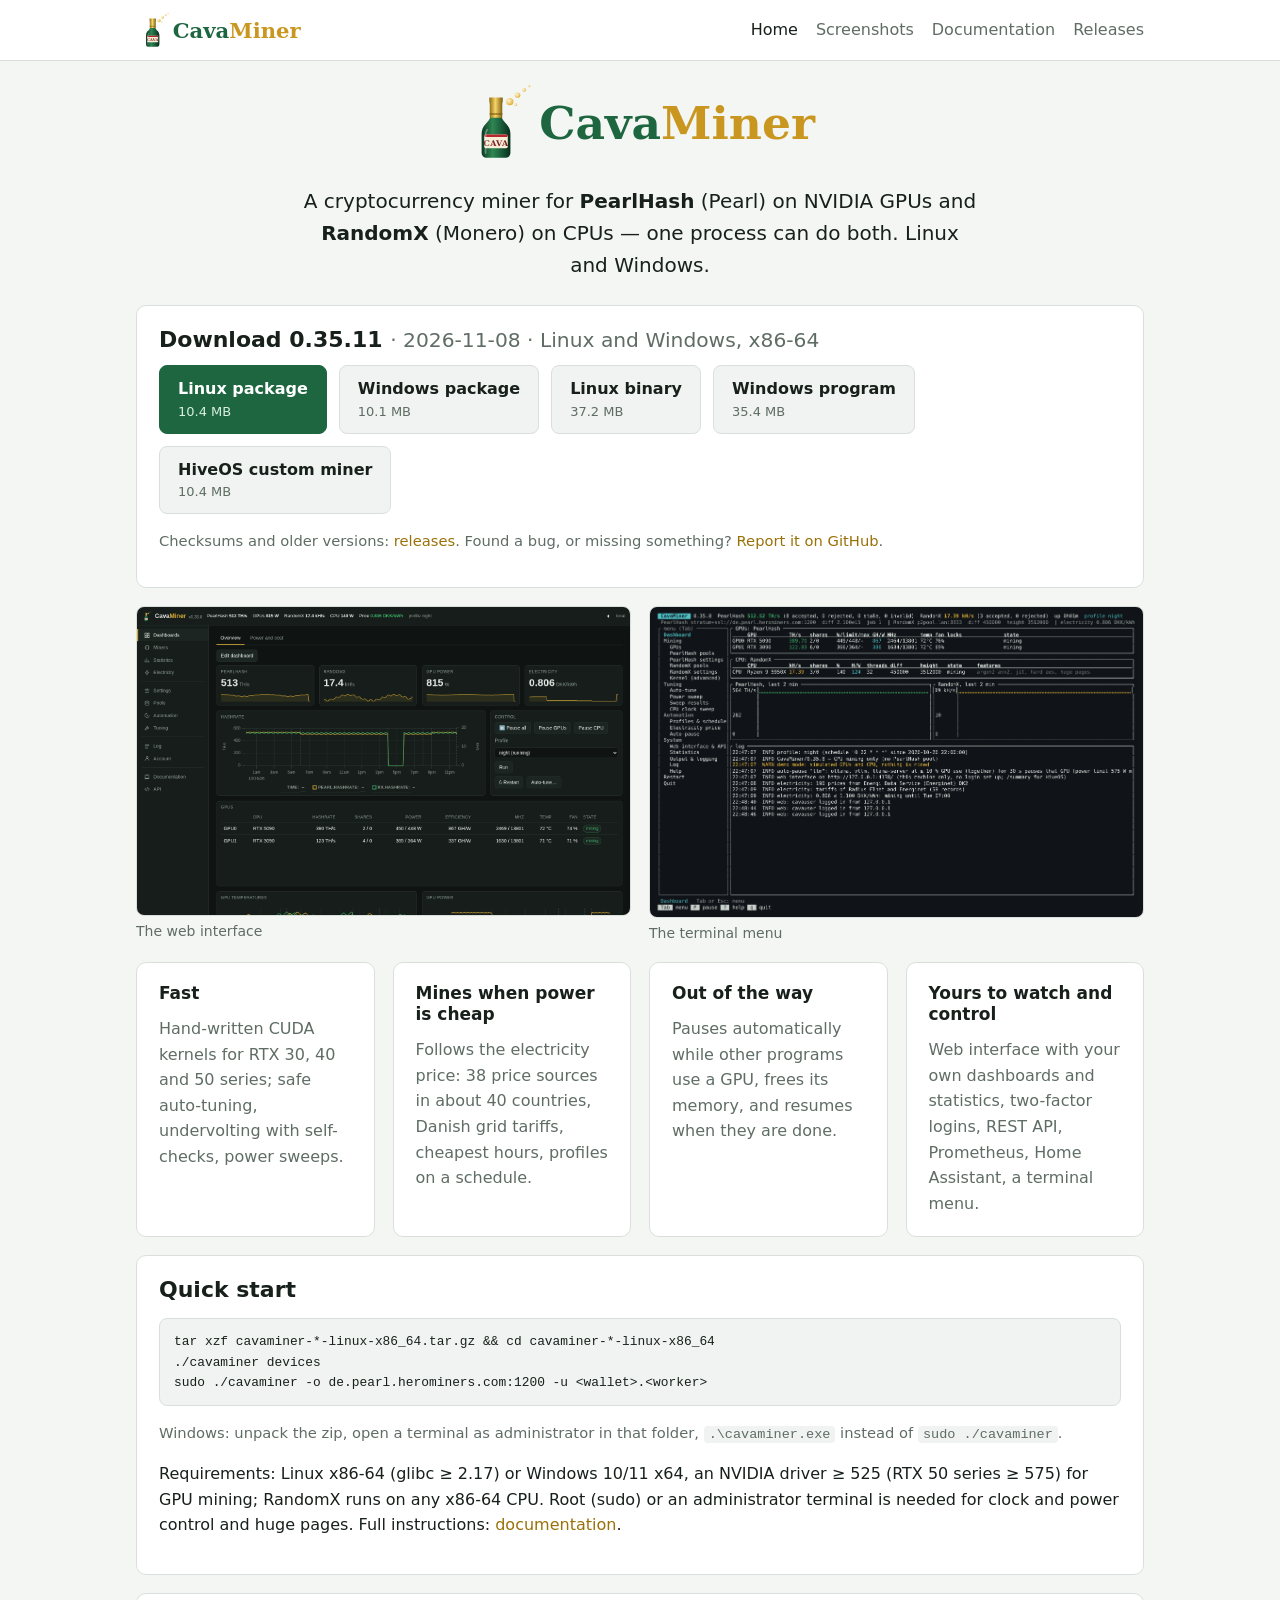
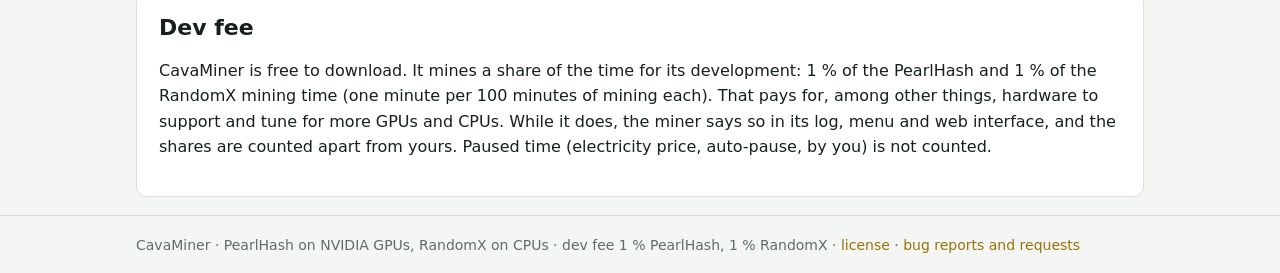
==== index.html @ 342d8576 "Website for CavaMiner 0.35.11 Co-Authored-By: Claude Opus 5.5 <noreply@anthropic.com>" ====
<!doctype html>
<html lang="en">
<head>
<meta charset="utf-8">
<meta name="viewport" content="width=device-width, initial-scale=1">
<title>CavaMiner — PearlHash and RandomX miner</title>
<meta name="description" content="CavaMiner: a PearlHash (Pearl) GPU and RandomX (Monero) CPU miner for Linux and Windows.">
<link rel="icon" href="favicon.svg" type="image/svg+xml">
<link rel="stylesheet" href="style.css">
</head>
<body>
<header><div class="wrap"><a class="brand" href="./"><img src="logo.svg" alt="CavaMiner" height="40"></a><nav><a href="./" class=on>Home</a><a href="screenshots.html">Screenshots</a><a href="docs.html">Documentation</a><a href="releases.html">Releases</a></nav></div></header>
<main class="wrap">
<section class="hero">
<img src="logo.svg" alt="CavaMiner" width="360">
<p class="lead">A cryptocurrency miner for <b>PearlHash</b> (Pearl) on NVIDIA GPUs and <b>RandomX</b> (Monero) on CPUs — one process can do both. Linux and Windows.</p>
</section>
<section class="card" id="download">
<h2>Download 0.35.11 <span class="muted">· 2026-11-08 · Linux and Windows, x86-64</span></h2>
<div class="buttons"><a class="btn primary" href="https://github.com/cavalius/cavaminer/releases/download/v0.35.11/cavaminer-0.35.11-linux-x86_64.tar.gz">Linux package<span>10.4 MB</span></a><a class="btn" href="https://github.com/cavalius/cavaminer/releases/download/v0.35.11/cavaminer-0.35.11-windows-x86_64.zip">Windows package<span>10.1 MB</span></a><a class="btn" href="https://github.com/cavalius/cavaminer/releases/download/v0.35.11/cavaminer-0.35.11-linux-x86_64">Linux binary<span>37.2 MB</span></a><a class="btn" href="https://github.com/cavalius/cavaminer/releases/download/v0.35.11/cavaminer-0.35.11-windows-x86_64.exe">Windows program<span>35.4 MB</span></a><a class="btn" href="https://github.com/cavalius/cavaminer/releases/download/v0.35.11/cavaminer-0.35.11.tar.gz">HiveOS custom miner<span>10.4 MB</span></a></div>
<p class="muted">Checksums and older versions: <a href="releases.html">releases</a>. Found a bug, or missing something? <a href="https://github.com/cavalius/cavaminer/issues">Report it on GitHub</a>.</p>
</section>
<section class="shots-home"><a href="screenshots.html#web-dashboard"><figure><img src="screenshots/web-dashboard.png" alt="The web interface" loading="lazy"><figcaption>The web interface</figcaption></figure></a><a href="screenshots.html#tui-dashboard"><figure><img src="screenshots/tui-dashboard.png" alt="The terminal menu" loading="lazy"><figcaption>The terminal menu</figcaption></figure></a></section>
<section class="grid">
<div class="card"><h3>Fast</h3><p>Hand-written CUDA kernels for RTX 30, 40 and 50 series; safe auto-tuning, undervolting with self-checks, power sweeps.</p></div>
<div class="card"><h3>Mines when power is cheap</h3><p>Follows the electricity price: 38 price sources in about 40 countries, Danish grid tariffs, cheapest hours, profiles on a schedule.</p></div>
<div class="card"><h3>Out of the way</h3><p>Pauses automatically while other programs use a GPU, frees its memory, and resumes when they are done.</p></div>
<div class="card"><h3>Yours to watch and control</h3><p>Web interface with your own dashboards and statistics, two-factor logins, REST API, Prometheus, Home Assistant, a terminal menu.</p></div>
</section>
<section class="card">
<h2>Quick start</h2>
<pre><code>tar xzf cavaminer-*-linux-x86_64.tar.gz &amp;&amp; cd cavaminer-*-linux-x86_64
./cavaminer devices
sudo ./cavaminer -o de.pearl.herominers.com:1200 -u &lt;wallet&gt;.&lt;worker&gt;</code></pre>
<p class="muted">Windows: unpack the zip, open a terminal as administrator in that folder, <code>.\cavaminer.exe</code> instead of <code>sudo ./cavaminer</code>.</p>
<p>Requirements: Linux x86-64 (glibc ≥ 2.17) or Windows 10/11 x64, an NVIDIA driver ≥ 525 (RTX 50 series ≥ 575) for GPU mining; RandomX runs on any x86-64 CPU. Root (sudo) or an administrator terminal is needed for clock and power control and huge pages. Full instructions: <a href="docs.html">documentation</a>.</p>
</section>
<section class="card" id="devfee">
<h2>Dev fee</h2>
<p>CavaMiner is free to download. It mines a share of the time for its development: 1 % of the PearlHash and 1 % of the RandomX mining time (one minute per 100 minutes of mining each). That pays for, among other things, hardware to support and tune for more GPUs and CPUs. While it does, the miner says so in its log, menu and web interface, and the shares are counted apart from yours. Paused time (electricity price, auto-pause, by you) is not counted.</p>
</section>
</main>
<footer><div class="wrap">CavaMiner · PearlHash on NVIDIA GPUs, RandomX on CPUs · dev fee 1 % PearlHash, 1 % RandomX · <a href="license.html">license</a> · <a href="https://github.com/cavalius/cavaminer/issues">bug reports and requests</a></div></footer>
</body>
</html>
---- style.css ----
:root {
  --bg: #0f1412; --panel: #161d1a; --panel2: #1c2521; --line: #26302b;
  --text: #e4ebe7; --muted: #8d9a93; --accent: #2f8653; --accent2: #e2b23a;
  --radius: 10px;
  color-scheme: dark;
}
@media (prefers-color-scheme: light) {
  :root {
    --bg: #f4f6f4; --panel: #ffffff; --panel2: #f0f3f1; --line: #d9e0db;
    --text: #17201b; --muted: #5f6d65; --accent: #1d6640; --accent2: #9a7108;
    color-scheme: light;
  }
}
* { box-sizing: border-box; }
html { -webkit-text-size-adjust: 100%; }
body { margin: 0; background: var(--bg); color: var(--text); font: 16px/1.6 system-ui, -apple-system, "Segoe UI", sans-serif; }
a { color: var(--accent2); text-decoration: none; }
a:hover { text-decoration: underline; }
.wrap { max-width: 1040px; margin: 0 auto; padding: 0 16px; }
header { background: var(--panel); border-bottom: 1px solid var(--line); position: sticky; top: 0; z-index: 5; }
header .wrap { display: flex; align-items: center; gap: 24px; min-height: 60px; flex-wrap: wrap; }
.brand img { display: block; }
nav { display: flex; gap: 18px; margin-left: auto; }
nav a { color: var(--muted); font-weight: 500; }
nav a.on, nav a:hover { color: var(--text); text-decoration: none; }
main { padding: 28px 16px 48px; }
footer { border-top: 1px solid var(--line); color: var(--muted); font-size: 14px; padding: 18px 0; }
h1, h2, h3 { line-height: 1.25; margin: 0 0 12px; }
h1 { font-size: 30px; }
h2 { font-size: 22px; }
h3 { font-size: 17px; }
.muted { color: var(--muted); font-weight: 400; font-size: 0.92em; }
.card { background: var(--panel); border: 1px solid var(--line); border-radius: var(--radius); padding: 20px 22px; margin: 0 0 18px; }
.hero { text-align: center; padding: 18px 0 24px; }
.hero img { max-width: 100%; height: auto; }
.lead { font-size: 20px; max-width: 680px; margin: 12px auto 0; }
.grid { display: grid; grid-template-columns: repeat(auto-fit, minmax(230px, 1fr)); gap: 18px; margin-bottom: 18px; }
.grid .card { margin: 0; }
.grid p { margin: 0; color: var(--muted); }
.buttons { display: flex; flex-wrap: wrap; gap: 12px; margin: 6px 0 12px; }
.btn { display: inline-flex; flex-direction: column; padding: 10px 18px; border-radius: 8px; border: 1px solid var(--line); background: var(--panel2); color: var(--text); font-weight: 600; }
.btn span { font-weight: 400; font-size: 13px; color: var(--muted); }
.btn.primary { background: var(--accent); border-color: var(--accent); color: #fff; }
.btn.primary span { color: #d8efe1; }
.btn:hover { text-decoration: none; filter: brightness(1.1); }
pre { background: var(--panel2); border: 1px solid var(--line); border-radius: 8px; padding: 12px 14px; overflow-x: auto; font-size: 14px; line-height: 1.45; }
code { font-family: ui-monospace, "JetBrains Mono", Menlo, Consolas, monospace; font-size: 0.92em; }
:not(pre) > code { background: var(--panel2); padding: 1px 5px; border-radius: 4px; }
table { border-collapse: collapse; width: 100%; font-size: 15px; }
th, td { text-align: left; padding: 7px 10px; border-bottom: 1px solid var(--line); vertical-align: top; }
th { color: var(--muted); font-weight: 600; font-size: 13px; text-transform: uppercase; letter-spacing: .03em; }
.num { text-align: right; white-space: nowrap; }
.assets { margin-top: 10px; }
.sha { font-size: 12px; word-break: break-all; color: var(--muted); }
.doc { overflow-wrap: anywhere; }
.doc img { max-width: 100%; height: auto; }
.doc table { display: block; overflow-x: auto; }
.doc h2 { margin-top: 28px; padding-top: 8px; border-top: 1px solid var(--line); }
.doc h3 { margin-top: 22px; }
@media (max-width: 640px) {
  nav { margin-left: 0; width: 100%; padding-bottom: 8px; }
  .lead { font-size: 18px; }
  .assets th:nth-child(3), .assets td:nth-child(3) { display: none; }
}
.license { white-space: pre-wrap; background: none; border: 0; padding: 0; font-size: 14px; }

.shots-home { display: grid; grid-template-columns: repeat(auto-fit, minmax(300px, 1fr)); gap: 18px; margin-bottom: 18px; }
.shots-home a { color: inherit; text-decoration: none; }
figure { margin: 0; }
figure img { width: 100%; height: auto; display: block; border: 1px solid var(--line); border-radius: 8px; background: var(--panel2); }
figcaption { color: var(--muted); font-size: 14px; margin-top: 6px; line-height: 1.4; }
.gallery { display: grid; grid-template-columns: repeat(auto-fill, minmax(300px, 1fr)); gap: 18px 16px; margin-top: 14px; }
.gallery figure:target img { outline: 2px solid var(--accent2); }

/* The screenshot viewer (viewer.js). A tall picture (.tall) keeps its
   width and scrolls in .v-scroll; the arrows and the caption stay put. */
#viewer { width: 100vw; height: 100vh; max-width: none; max-height: none; margin: 0; padding: 0; border: 0; background: #070a09; color: #e4ebe7; }
#viewer[open] { display: flex; flex-direction: column; }
#viewer::backdrop { background: #070a09; }
#viewer button { background: rgba(255, 255, 255, 0.08); color: #e4ebe7; border: 1px solid rgba(255, 255, 255, 0.16); border-radius: 8px; cursor: pointer; font: inherit; }
#viewer button:hover { background: rgba(255, 255, 255, 0.18); }
html.viewing { overflow: hidden; }
.v-bar { display: flex; align-items: center; justify-content: space-between; padding: 10px 16px; font-size: 14px; color: #a9b5ae; }
.v-bar button { width: 40px; height: 40px; font-size: 18px; }
.v-stage { flex: 1; min-height: 0; display: flex; align-items: center; gap: 12px; padding: 0 16px; }
.v-stage > button { flex: none; width: 48px; height: 72px; font-size: 34px; line-height: 1; }
.v-scroll { flex: 1; min-width: 0; height: 100%; display: flex; align-items: center; justify-content: center; overflow: hidden; }
.v-scroll img { display: block; max-width: 100%; max-height: 100%; object-fit: contain; }
#viewer.tall .v-scroll { display: block; overflow-y: auto; overscroll-behavior: contain; }
.v-scroll:focus { outline: none; }
#viewer.tall .v-scroll img { max-height: none; height: auto; margin: 0 auto; }
.v-text { flex: none; margin: 0 auto; padding: 12px 16px 18px; max-width: 900px; text-align: center; line-height: 1.45; }
.v-group { display: block; font-size: 12px; text-transform: uppercase; letter-spacing: .05em; color: #a9b5ae; margin-bottom: 2px; }
.v-cap { font-size: 16px; }
@media (max-width: 640px) {
  .v-stage { gap: 0; padding: 0 4px; position: relative; }
  .v-stage > button { position: absolute; z-index: 1; top: 50%; transform: translateY(-50%); width: 36px; height: 56px; font-size: 26px; background: rgba(0, 0, 0, 0.55); }
  .v-prev { left: 6px; }
  .v-next { right: 6px; }
}
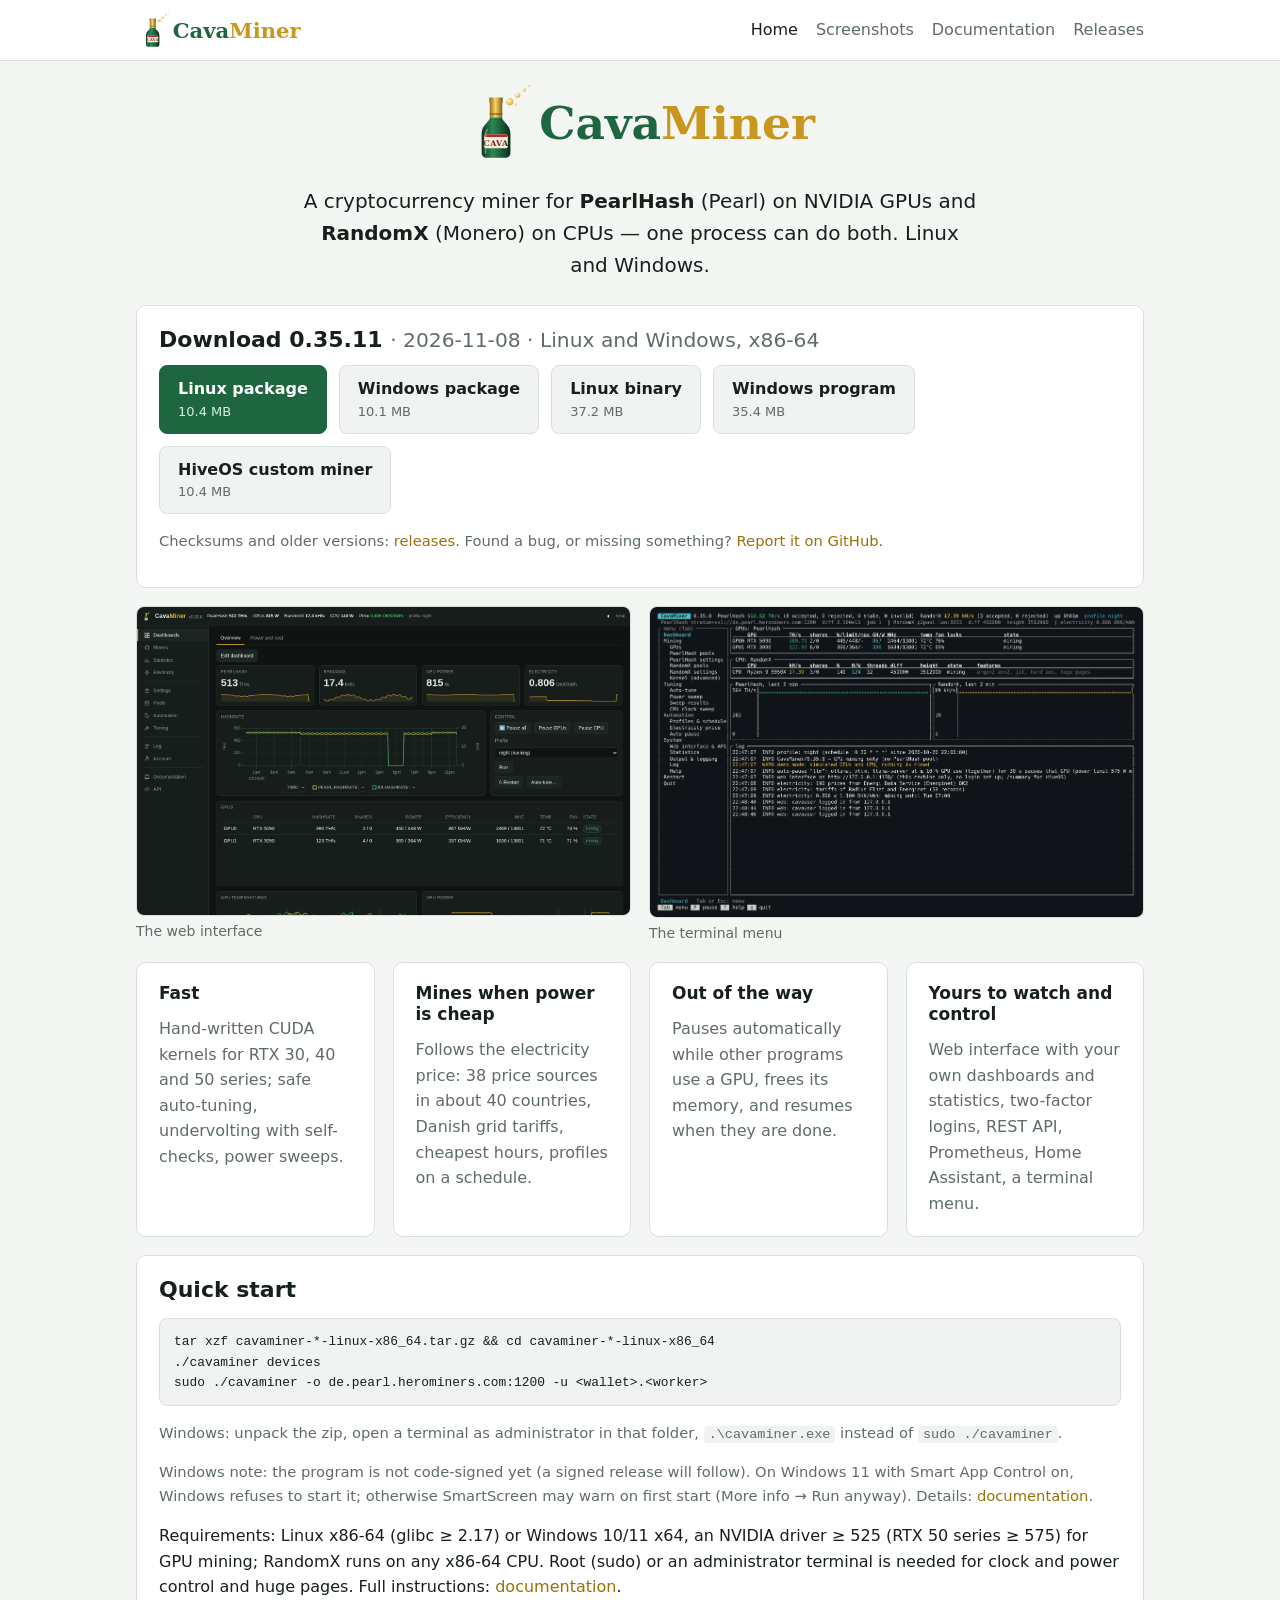
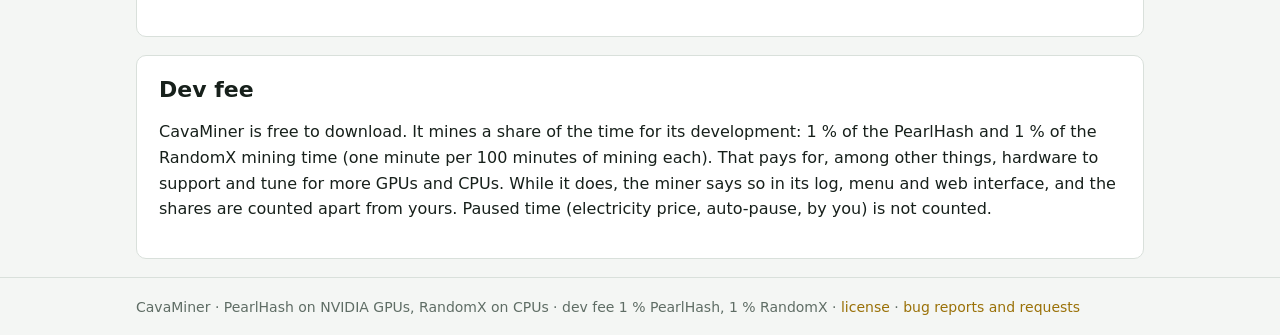
==== commit 29bf0ee3: "Website: the Windows program is not code-signed yet (Smart App Control, SmartScreen); a signed relea" ====
--- a/index.html
+++ b/index.html
@@ -33,6 +33,7 @@
 ./cavaminer devices
 sudo ./cavaminer -o de.pearl.herominers.com:1200 -u &lt;wallet&gt;.&lt;worker&gt;</code></pre>
 <p class="muted">Windows: unpack the zip, open a terminal as administrator in that folder, <code>.\cavaminer.exe</code> instead of <code>sudo ./cavaminer</code>.</p>
+<p class="muted">Windows note: the program is not code-signed yet (a signed release will follow). On Windows 11 with Smart App Control on, Windows refuses to start it; otherwise SmartScreen may warn on first start (More info → Run anyway). Details: <a href="docs.html#windows">documentation</a>.</p>
 <p>Requirements: Linux x86-64 (glibc ≥ 2.17) or Windows 10/11 x64, an NVIDIA driver ≥ 525 (RTX 50 series ≥ 575) for GPU mining; RandomX runs on any x86-64 CPU. Root (sudo) or an administrator terminal is needed for clock and power control and huge pages. Full instructions: <a href="docs.html">documentation</a>.</p>
 </section>
 <section class="card" id="devfee">
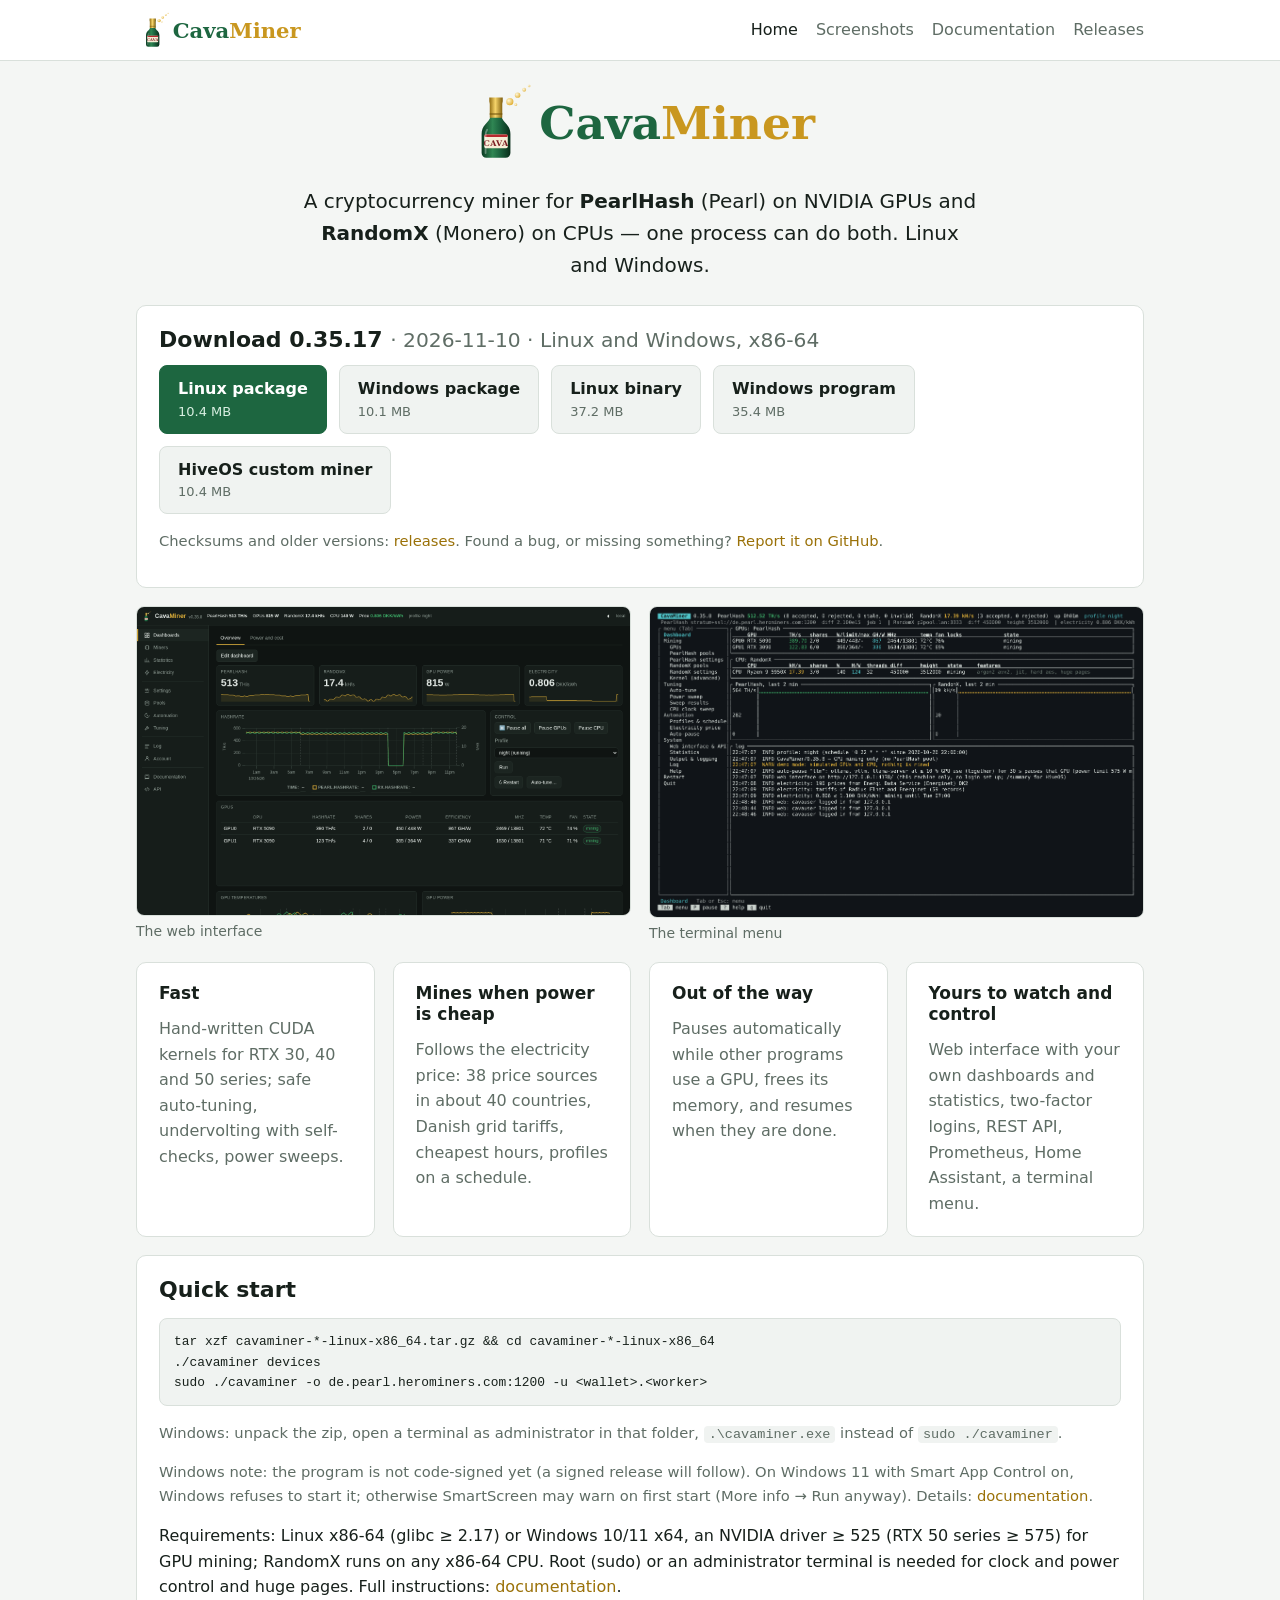
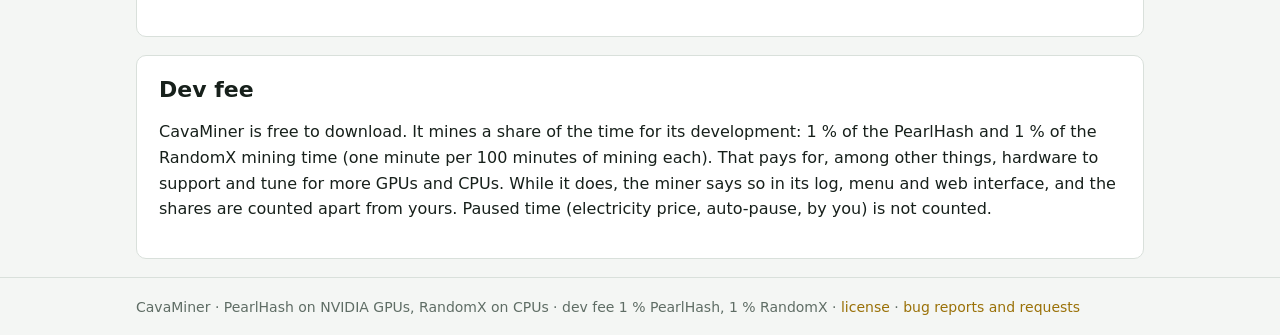
==== commit 29cde6f9: "Release 0.35.17; 0.35.11 removed" ====
--- a/index.html
+++ b/index.html
@@ -16,8 +16,8 @@
 <p class="lead">A cryptocurrency miner for <b>PearlHash</b> (Pearl) on NVIDIA GPUs and <b>RandomX</b> (Monero) on CPUs — one process can do both. Linux and Windows.</p>
 </section>
 <section class="card" id="download">
-<h2>Download 0.35.11 <span class="muted">· 2026-11-08 · Linux and Windows, x86-64</span></h2>
-<div class="buttons"><a class="btn primary" href="https://github.com/cavalius/cavaminer/releases/download/v0.35.11/cavaminer-0.35.11-linux-x86_64.tar.gz">Linux package<span>10.4 MB</span></a><a class="btn" href="https://github.com/cavalius/cavaminer/releases/download/v0.35.11/cavaminer-0.35.11-windows-x86_64.zip">Windows package<span>10.1 MB</span></a><a class="btn" href="https://github.com/cavalius/cavaminer/releases/download/v0.35.11/cavaminer-0.35.11-linux-x86_64">Linux binary<span>37.2 MB</span></a><a class="btn" href="https://github.com/cavalius/cavaminer/releases/download/v0.35.11/cavaminer-0.35.11-windows-x86_64.exe">Windows program<span>35.4 MB</span></a><a class="btn" href="https://github.com/cavalius/cavaminer/releases/download/v0.35.11/cavaminer-0.35.11.tar.gz">HiveOS custom miner<span>10.4 MB</span></a></div>
+<h2>Download 0.35.17 <span class="muted">· 2026-11-10 · Linux and Windows, x86-64</span></h2>
+<div class="buttons"><a class="btn primary" href="https://github.com/cavalius/cavaminer/releases/download/v0.35.17/cavaminer-0.35.17-linux-x86_64.tar.gz">Linux package<span>10.4 MB</span></a><a class="btn" href="https://github.com/cavalius/cavaminer/releases/download/v0.35.17/cavaminer-0.35.17-windows-x86_64.zip">Windows package<span>10.1 MB</span></a><a class="btn" href="https://github.com/cavalius/cavaminer/releases/download/v0.35.17/cavaminer-0.35.17-linux-x86_64">Linux binary<span>37.2 MB</span></a><a class="btn" href="https://github.com/cavalius/cavaminer/releases/download/v0.35.17/cavaminer-0.35.17-windows-x86_64.exe">Windows program<span>35.4 MB</span></a><a class="btn" href="https://github.com/cavalius/cavaminer/releases/download/v0.35.17/cavaminer-0.35.17.tar.gz">HiveOS custom miner<span>10.4 MB</span></a></div>
 <p class="muted">Checksums and older versions: <a href="releases.html">releases</a>. Found a bug, or missing something? <a href="https://github.com/cavalius/cavaminer/issues">Report it on GitHub</a>.</p>
 </section>
 <section class="shots-home"><a href="screenshots.html#web-dashboard"><figure><img src="screenshots/web-dashboard.png" alt="The web interface" loading="lazy"><figcaption>The web interface</figcaption></figure></a><a href="screenshots.html#tui-dashboard"><figure><img src="screenshots/tui-dashboard.png" alt="The terminal menu" loading="lazy"><figcaption>The terminal menu</figcaption></figure></a></section>
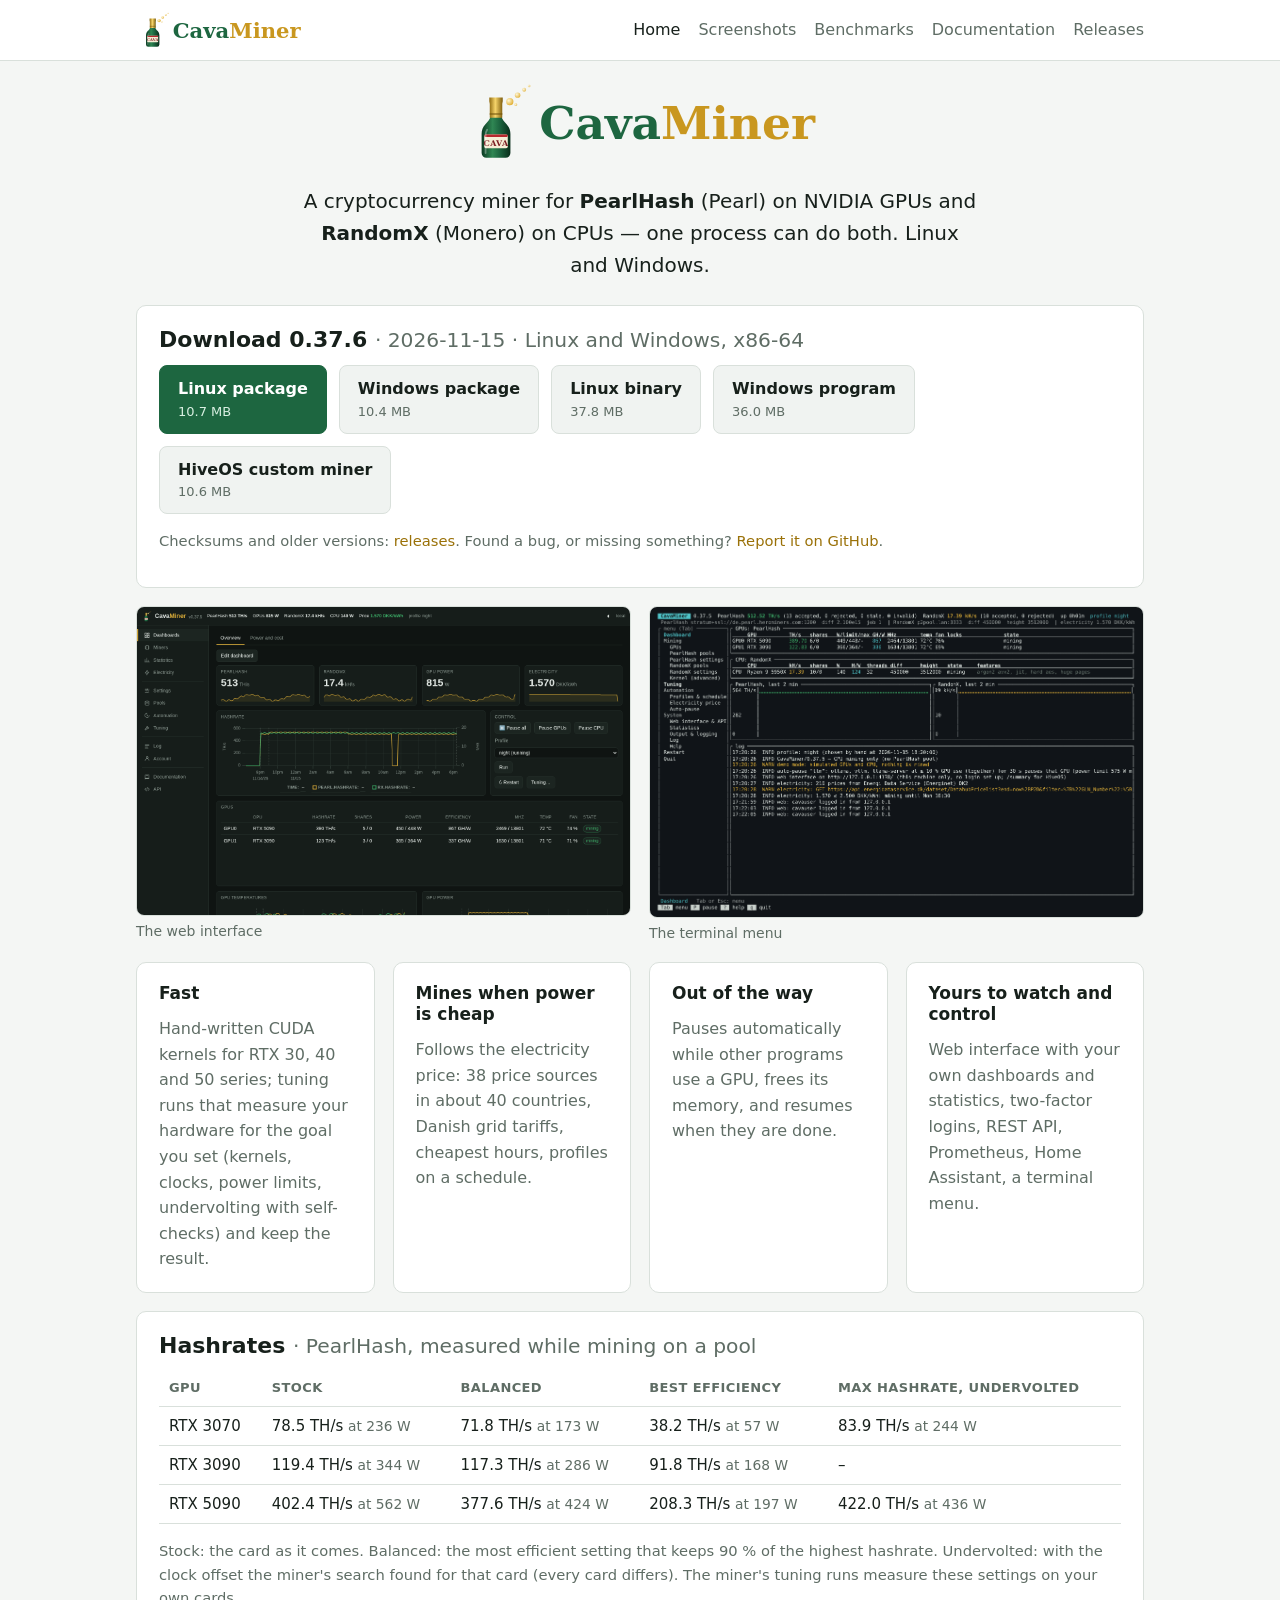
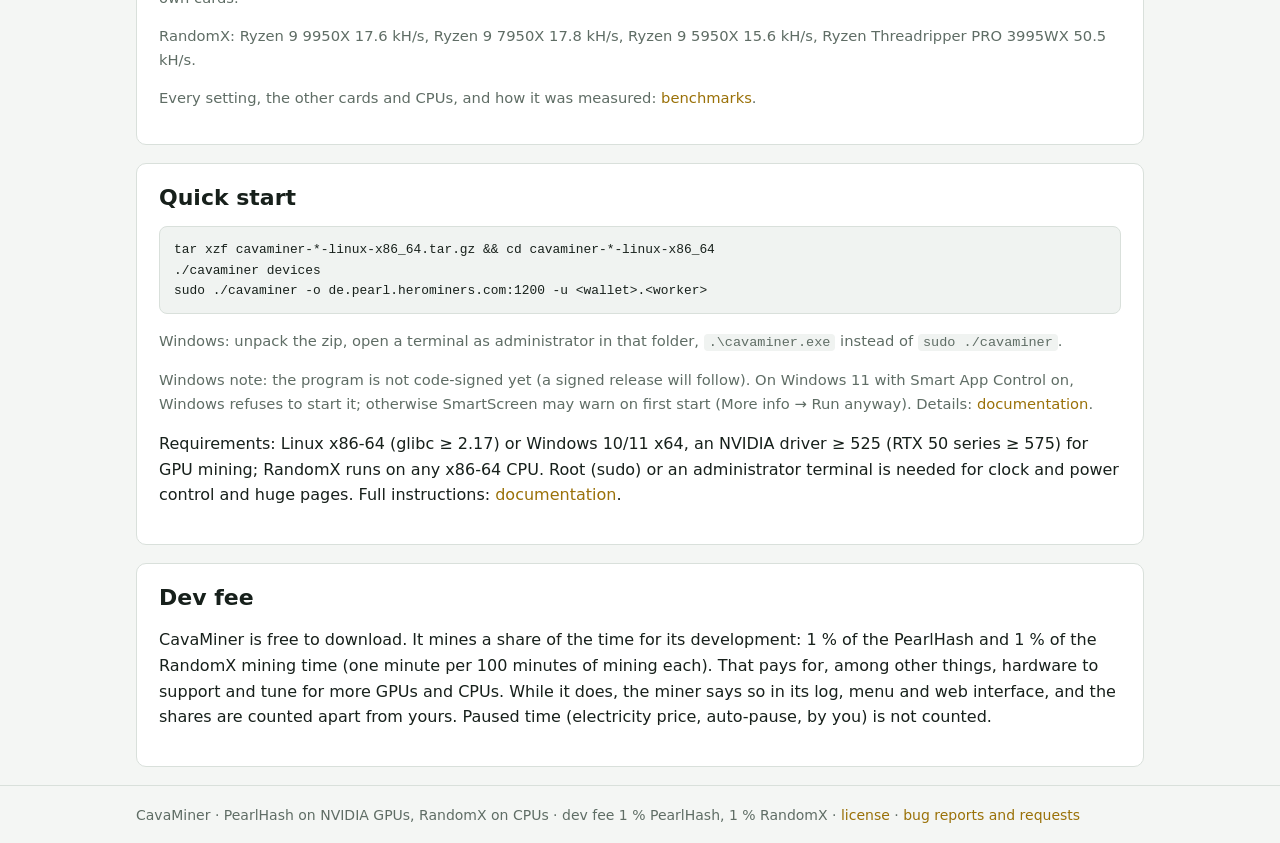
==== commit 7d586bb9: "Release 0.37.6: tuning runs, a benchmarks page, documentation updated" ====
--- a/index.html
+++ b/index.html
@@ -9,23 +9,30 @@
 <link rel="stylesheet" href="style.css">
 </head>
 <body>
-<header><div class="wrap"><a class="brand" href="./"><img src="logo.svg" alt="CavaMiner" height="40"></a><nav><a href="./" class=on>Home</a><a href="screenshots.html">Screenshots</a><a href="docs.html">Documentation</a><a href="releases.html">Releases</a></nav></div></header>
+<header><div class="wrap"><a class="brand" href="./"><img src="logo.svg" alt="CavaMiner" height="40"></a><nav><a href="./" class=on>Home</a><a href="screenshots.html">Screenshots</a><a href="benchmarks.html">Benchmarks</a><a href="docs.html">Documentation</a><a href="releases.html">Releases</a></nav></div></header>
 <main class="wrap">
 <section class="hero">
 <img src="logo.svg" alt="CavaMiner" width="360">
 <p class="lead">A cryptocurrency miner for <b>PearlHash</b> (Pearl) on NVIDIA GPUs and <b>RandomX</b> (Monero) on CPUs — one process can do both. Linux and Windows.</p>
 </section>
 <section class="card" id="download">
-<h2>Download 0.35.17 <span class="muted">· 2026-11-10 · Linux and Windows, x86-64</span></h2>
-<div class="buttons"><a class="btn primary" href="https://github.com/cavalius/cavaminer/releases/download/v0.35.17/cavaminer-0.35.17-linux-x86_64.tar.gz">Linux package<span>10.4 MB</span></a><a class="btn" href="https://github.com/cavalius/cavaminer/releases/download/v0.35.17/cavaminer-0.35.17-windows-x86_64.zip">Windows package<span>10.1 MB</span></a><a class="btn" href="https://github.com/cavalius/cavaminer/releases/download/v0.35.17/cavaminer-0.35.17-linux-x86_64">Linux binary<span>37.2 MB</span></a><a class="btn" href="https://github.com/cavalius/cavaminer/releases/download/v0.35.17/cavaminer-0.35.17-windows-x86_64.exe">Windows program<span>35.4 MB</span></a><a class="btn" href="https://github.com/cavalius/cavaminer/releases/download/v0.35.17/cavaminer-0.35.17.tar.gz">HiveOS custom miner<span>10.4 MB</span></a></div>
+<h2>Download 0.37.6 <span class="muted">· 2026-11-15 · Linux and Windows, x86-64</span></h2>
+<div class="buttons"><a class="btn primary" href="https://github.com/cavalius/cavaminer/releases/download/v0.37.6/cavaminer-0.37.6-linux-x86_64.tar.gz">Linux package<span>10.7 MB</span></a><a class="btn" href="https://github.com/cavalius/cavaminer/releases/download/v0.37.6/cavaminer-0.37.6-windows-x86_64.zip">Windows package<span>10.4 MB</span></a><a class="btn" href="https://github.com/cavalius/cavaminer/releases/download/v0.37.6/cavaminer-0.37.6-linux-x86_64">Linux binary<span>37.8 MB</span></a><a class="btn" href="https://github.com/cavalius/cavaminer/releases/download/v0.37.6/cavaminer-0.37.6-windows-x86_64.exe">Windows program<span>36.0 MB</span></a><a class="btn" href="https://github.com/cavalius/cavaminer/releases/download/v0.37.6/cavaminer-0.37.6.tar.gz">HiveOS custom miner<span>10.6 MB</span></a></div>
 <p class="muted">Checksums and older versions: <a href="releases.html">releases</a>. Found a bug, or missing something? <a href="https://github.com/cavalius/cavaminer/issues">Report it on GitHub</a>.</p>
 </section>
 <section class="shots-home"><a href="screenshots.html#web-dashboard"><figure><img src="screenshots/web-dashboard.png" alt="The web interface" loading="lazy"><figcaption>The web interface</figcaption></figure></a><a href="screenshots.html#tui-dashboard"><figure><img src="screenshots/tui-dashboard.png" alt="The terminal menu" loading="lazy"><figcaption>The terminal menu</figcaption></figure></a></section>
 <section class="grid">
-<div class="card"><h3>Fast</h3><p>Hand-written CUDA kernels for RTX 30, 40 and 50 series; safe auto-tuning, undervolting with self-checks, power sweeps.</p></div>
+<div class="card"><h3>Fast</h3><p>Hand-written CUDA kernels for RTX 30, 40 and 50 series; tuning runs that measure your hardware for the goal you set (kernels, clocks, power limits, undervolting with self-checks) and keep the result.</p></div>
 <div class="card"><h3>Mines when power is cheap</h3><p>Follows the electricity price: 38 price sources in about 40 countries, Danish grid tariffs, cheapest hours, profiles on a schedule.</p></div>
 <div class="card"><h3>Out of the way</h3><p>Pauses automatically while other programs use a GPU, frees its memory, and resumes when they are done.</p></div>
 <div class="card"><h3>Yours to watch and control</h3><p>Web interface with your own dashboards and statistics, two-factor logins, REST API, Prometheus, Home Assistant, a terminal menu.</p></div>
+</section>
+<section class="card" id="hashrates">
+<h2>Hashrates <span class="muted">· PearlHash, measured while mining on a pool</span></h2>
+<div class="scroll"><table><thead><tr><th>GPU</th><th>Stock</th><th>Balanced</th><th>Best efficiency</th><th>Max hashrate, undervolted</th></tr></thead><tbody><tr><td>RTX 3070</td><td>78.5 TH/s <span class="muted">at 236 W</span></td><td>71.8 TH/s <span class="muted">at 173 W</span></td><td>38.2 TH/s <span class="muted">at 57 W</span></td><td>83.9 TH/s <span class="muted">at 244 W</span></td></tr><tr><td>RTX 3090</td><td>119.4 TH/s <span class="muted">at 344 W</span></td><td>117.3 TH/s <span class="muted">at 286 W</span></td><td>91.8 TH/s <span class="muted">at 168 W</span></td><td>–</td></tr><tr><td>RTX 5090</td><td>402.4 TH/s <span class="muted">at 562 W</span></td><td>377.6 TH/s <span class="muted">at 424 W</span></td><td>208.3 TH/s <span class="muted">at 197 W</span></td><td>422.0 TH/s <span class="muted">at 436 W</span></td></tr></tbody></table></div>
+<p class="muted">Stock: the card as it comes. Balanced: the most efficient setting that keeps 90 % of the highest hashrate. Undervolted: with the clock offset the miner's search found for that card (every card differs). The miner's tuning runs measure these settings on your own cards.</p>
+<p class="muted">RandomX: Ryzen 9 9950X 17.6 kH/s, Ryzen 9 7950X 17.8 kH/s, Ryzen 9 5950X 15.6 kH/s, Ryzen Threadripper PRO 3995WX 50.5 kH/s.</p>
+<p class="muted">Every setting, the other cards and CPUs, and how it was measured: <a href="benchmarks.html">benchmarks</a>.</p>
 </section>
 <section class="card">
 <h2>Quick start</h2>
--- a/style.css
+++ b/style.css
@@ -98,3 +98,14 @@
   .v-prev { left: 6px; }
   .v-next { right: 6px; }
 }
+
+/* Benchmark tables: numbers stay on one line, a table too wide scrolls. */
+.scroll { overflow-x: auto; }
+.scroll th, .scroll td, .bench th, .bench td { white-space: nowrap; }
+.bench table { font-size: 14px; }
+.bench th, .bench td { padding: 6px 8px; }
+.bench th { letter-spacing: 0; }
+.bench td:first-child { white-space: normal; min-width: 130px; }
+@media (max-width: 640px) {
+  nav { flex-wrap: wrap; gap: 4px 16px; }
+}
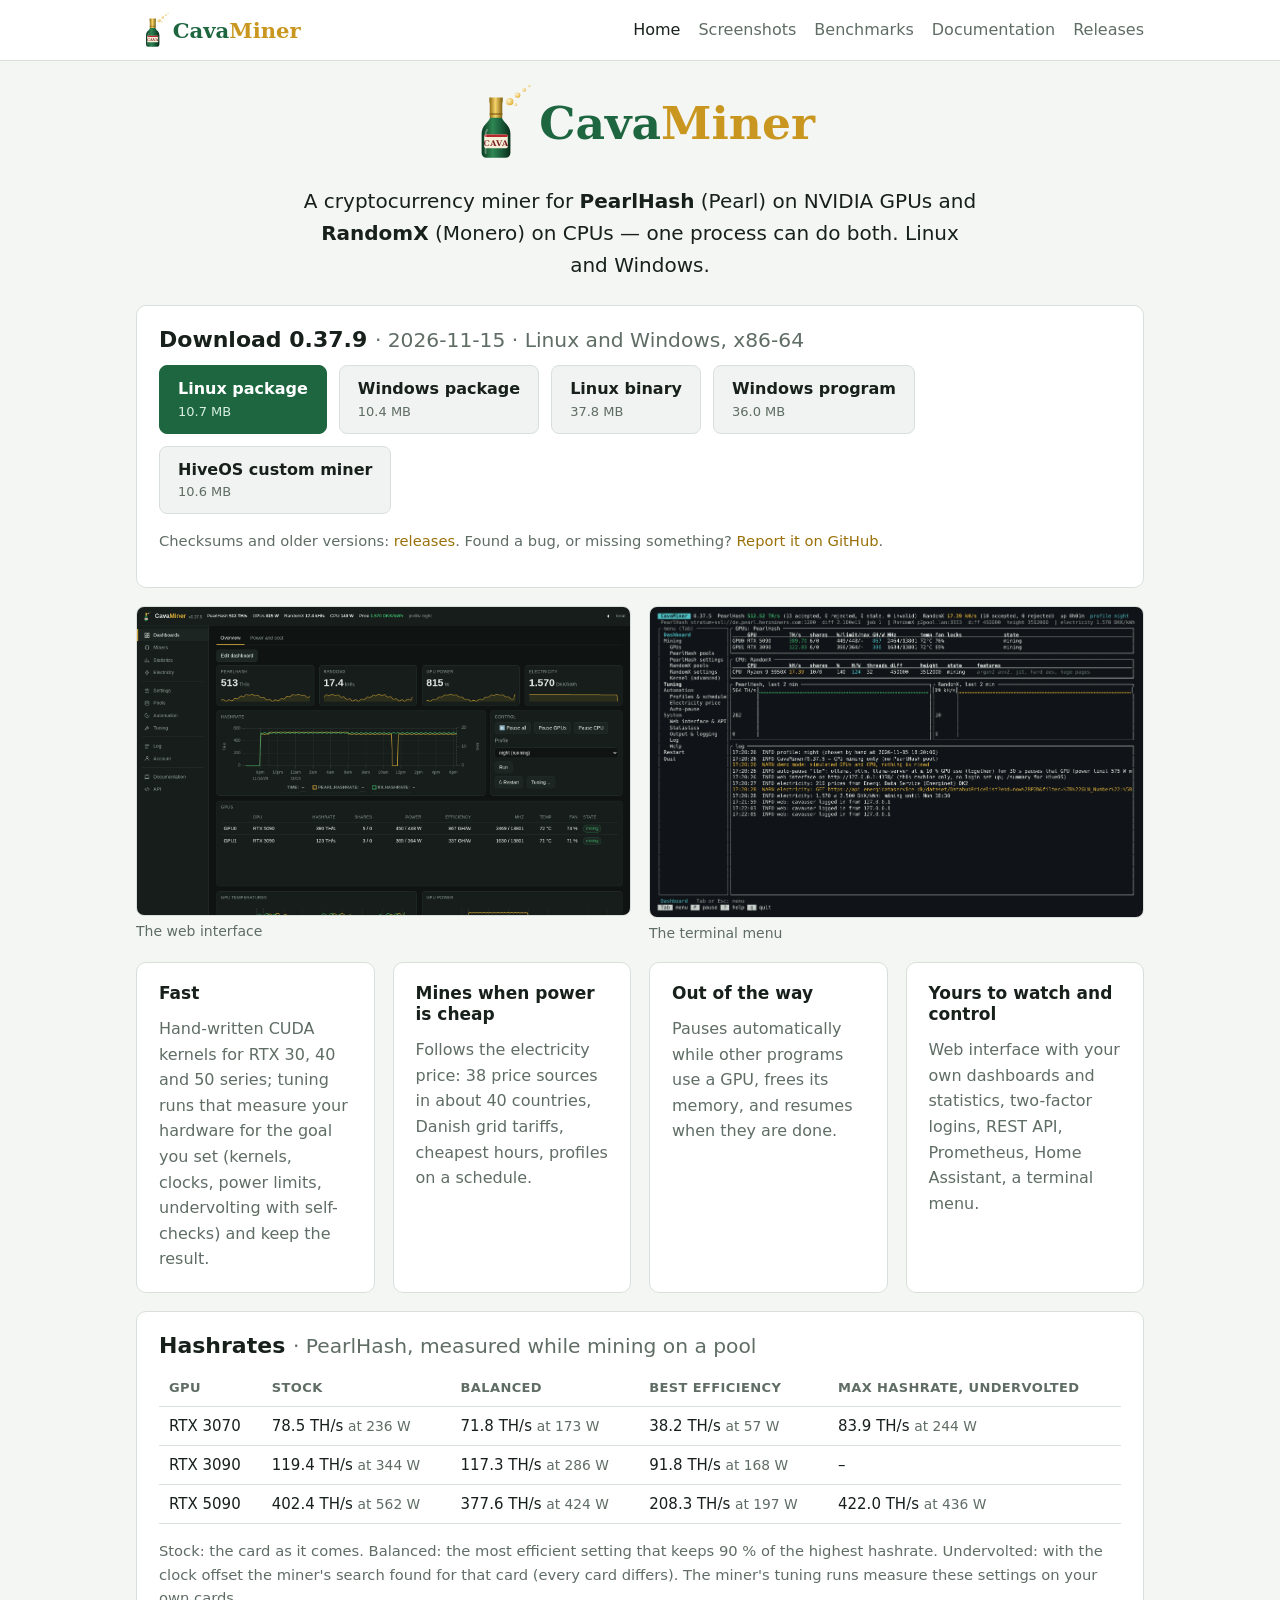
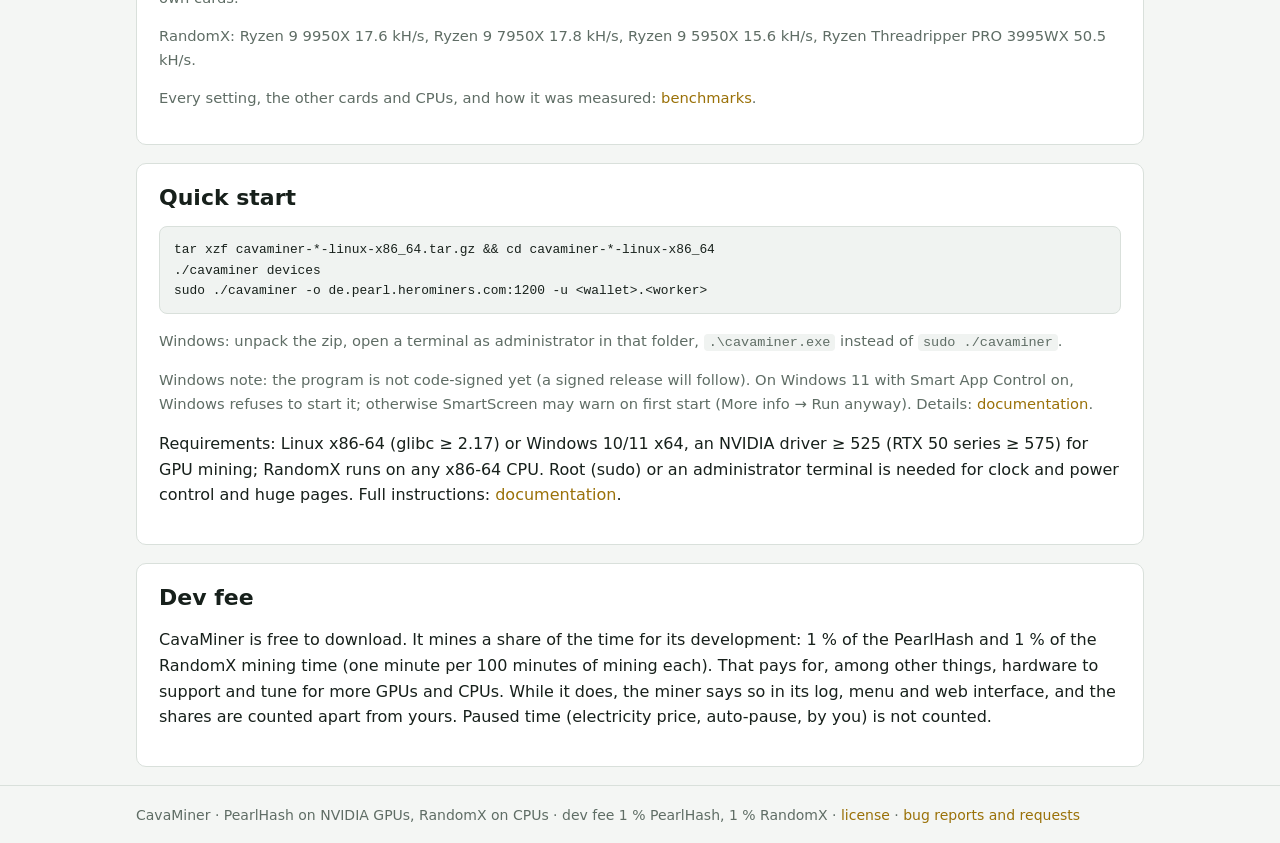
==== commit 86ac343b: "Release 0.37.9 Co-Authored-By: Claude Opus 5.5 <noreply@anthropic.com>" ====
--- a/index.html
+++ b/index.html
@@ -16,8 +16,8 @@
 <p class="lead">A cryptocurrency miner for <b>PearlHash</b> (Pearl) on NVIDIA GPUs and <b>RandomX</b> (Monero) on CPUs — one process can do both. Linux and Windows.</p>
 </section>
 <section class="card" id="download">
-<h2>Download 0.37.6 <span class="muted">· 2026-11-15 · Linux and Windows, x86-64</span></h2>
-<div class="buttons"><a class="btn primary" href="https://github.com/cavalius/cavaminer/releases/download/v0.37.6/cavaminer-0.37.6-linux-x86_64.tar.gz">Linux package<span>10.7 MB</span></a><a class="btn" href="https://github.com/cavalius/cavaminer/releases/download/v0.37.6/cavaminer-0.37.6-windows-x86_64.zip">Windows package<span>10.4 MB</span></a><a class="btn" href="https://github.com/cavalius/cavaminer/releases/download/v0.37.6/cavaminer-0.37.6-linux-x86_64">Linux binary<span>37.8 MB</span></a><a class="btn" href="https://github.com/cavalius/cavaminer/releases/download/v0.37.6/cavaminer-0.37.6-windows-x86_64.exe">Windows program<span>36.0 MB</span></a><a class="btn" href="https://github.com/cavalius/cavaminer/releases/download/v0.37.6/cavaminer-0.37.6.tar.gz">HiveOS custom miner<span>10.6 MB</span></a></div>
+<h2>Download 0.37.9 <span class="muted">· 2026-11-15 · Linux and Windows, x86-64</span></h2>
+<div class="buttons"><a class="btn primary" href="https://github.com/cavalius/cavaminer/releases/download/v0.37.9/cavaminer-0.37.9-linux-x86_64.tar.gz">Linux package<span>10.7 MB</span></a><a class="btn" href="https://github.com/cavalius/cavaminer/releases/download/v0.37.9/cavaminer-0.37.9-windows-x86_64.zip">Windows package<span>10.4 MB</span></a><a class="btn" href="https://github.com/cavalius/cavaminer/releases/download/v0.37.9/cavaminer-0.37.9-linux-x86_64">Linux binary<span>37.8 MB</span></a><a class="btn" href="https://github.com/cavalius/cavaminer/releases/download/v0.37.9/cavaminer-0.37.9-windows-x86_64.exe">Windows program<span>36.0 MB</span></a><a class="btn" href="https://github.com/cavalius/cavaminer/releases/download/v0.37.9/cavaminer-0.37.9.tar.gz">HiveOS custom miner<span>10.6 MB</span></a></div>
 <p class="muted">Checksums and older versions: <a href="releases.html">releases</a>. Found a bug, or missing something? <a href="https://github.com/cavalius/cavaminer/issues">Report it on GitHub</a>.</p>
 </section>
 <section class="shots-home"><a href="screenshots.html#web-dashboard"><figure><img src="screenshots/web-dashboard.png" alt="The web interface" loading="lazy"><figcaption>The web interface</figcaption></figure></a><a href="screenshots.html#tui-dashboard"><figure><img src="screenshots/tui-dashboard.png" alt="The terminal menu" loading="lazy"><figcaption>The terminal menu</figcaption></figure></a></section>
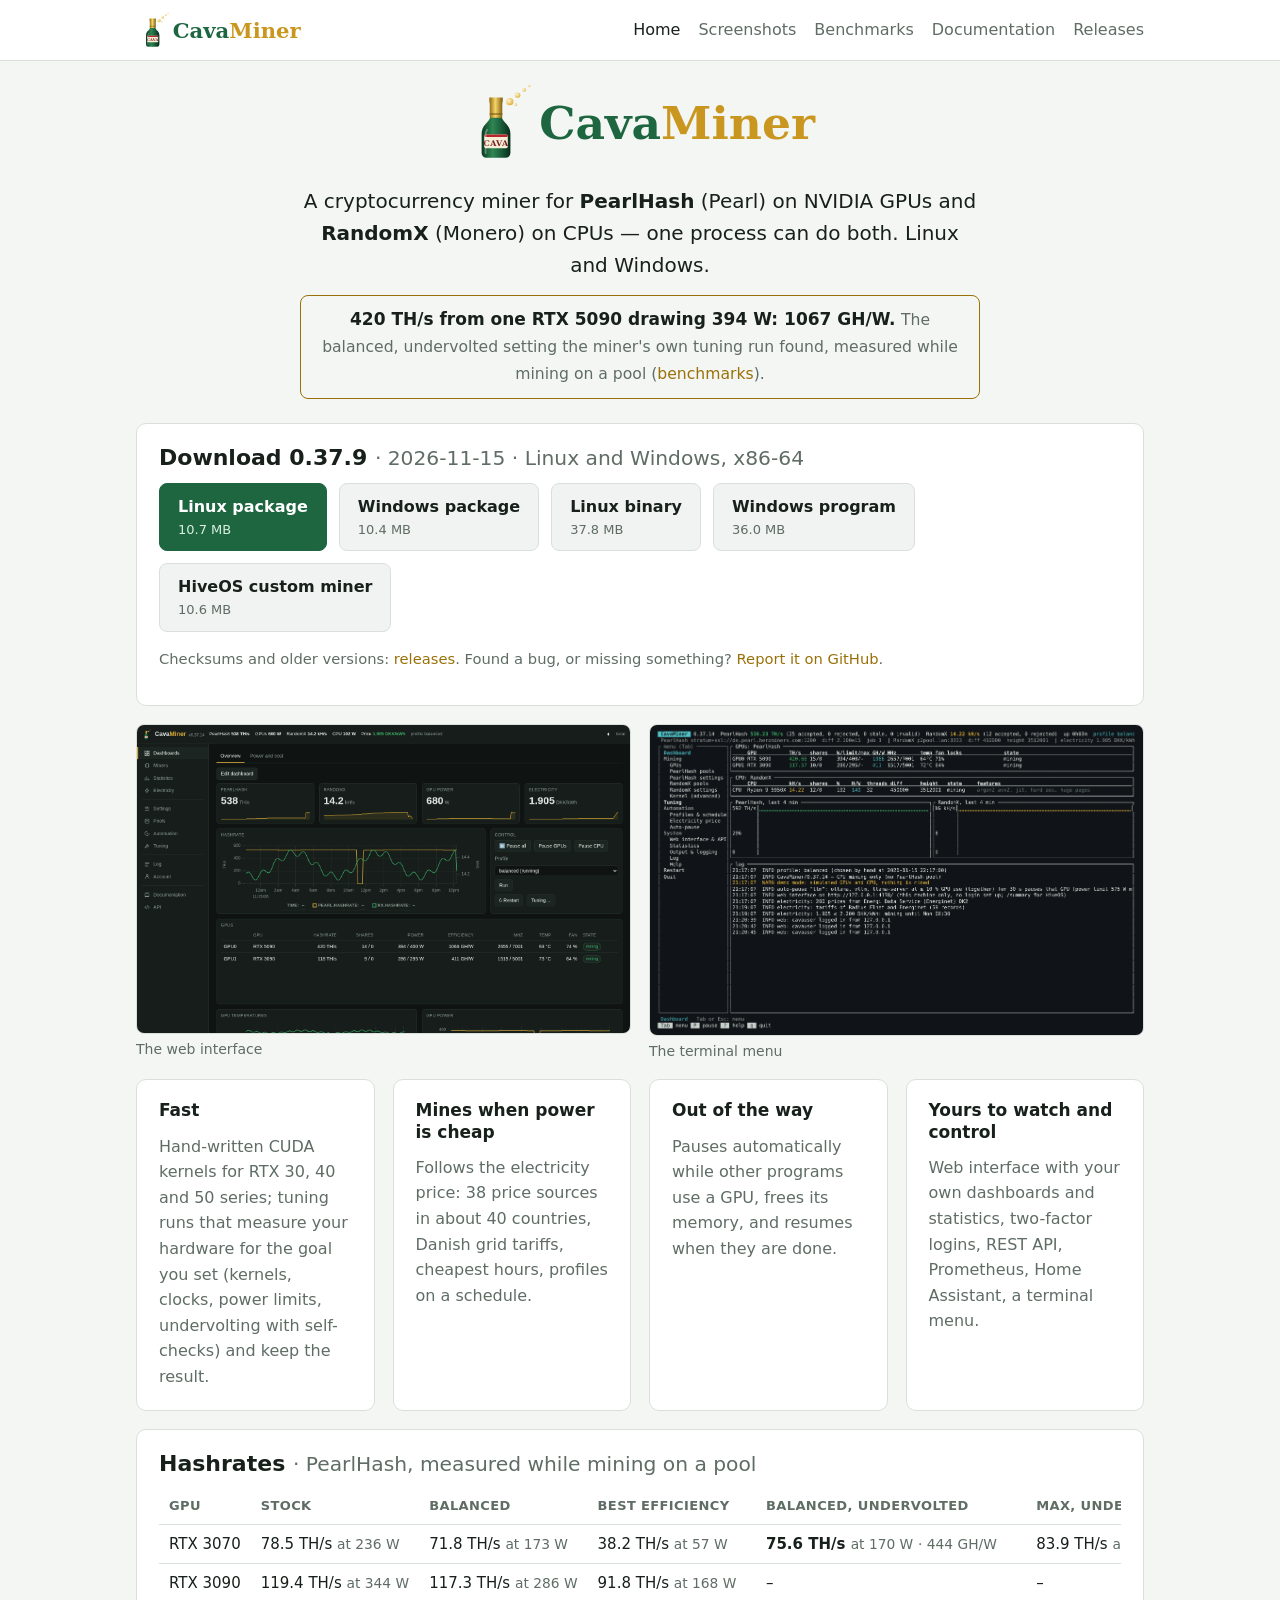
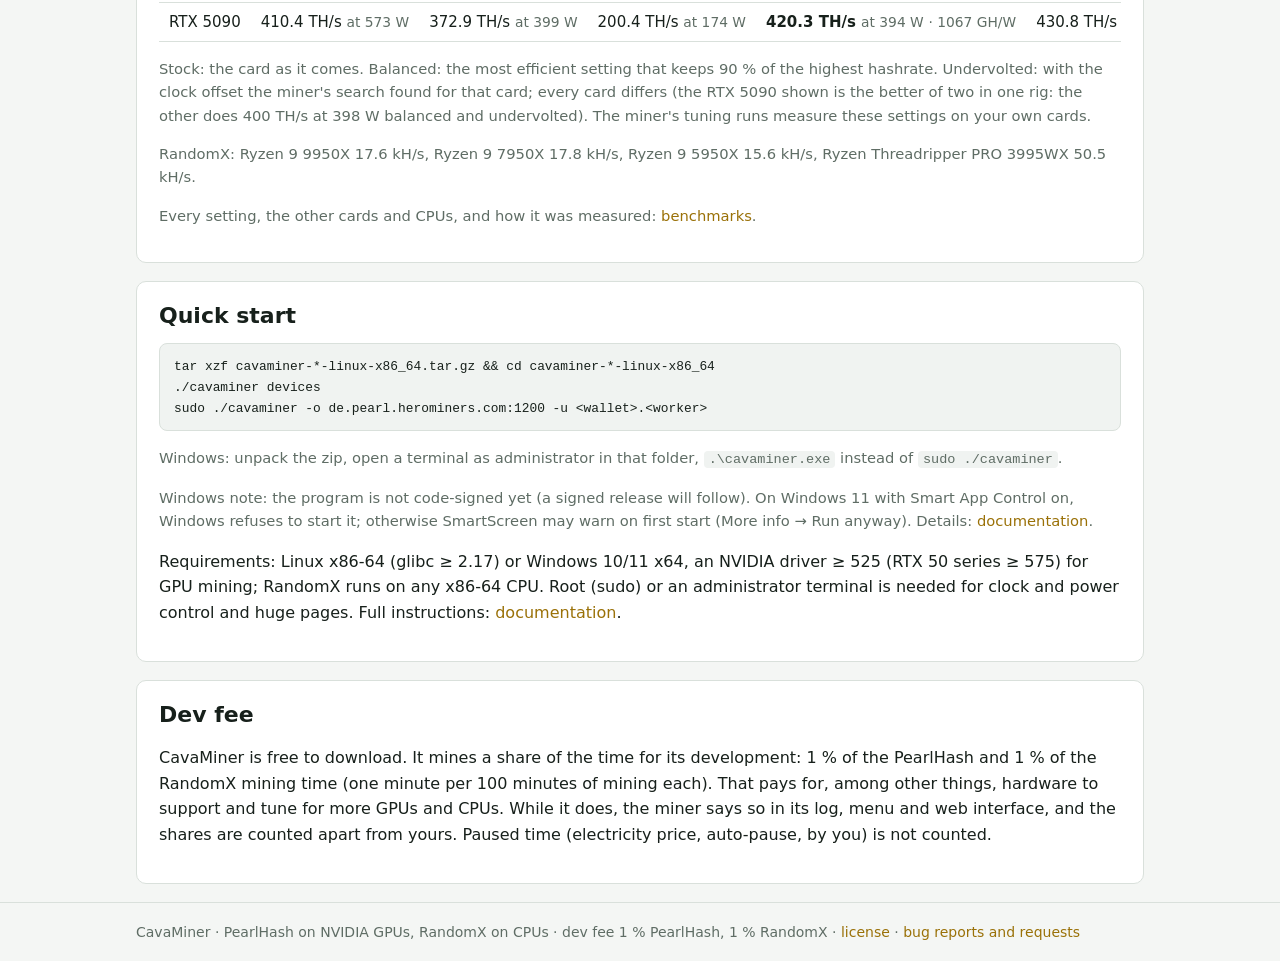
==== commit d0af6f0f: "Screenshots from the measurements; the 420 TH/s result on the home page and in 0.37.9's notes Co-Aut" ====
--- a/index.html
+++ b/index.html
@@ -14,6 +14,7 @@
 <section class="hero">
 <img src="logo.svg" alt="CavaMiner" width="360">
 <p class="lead">A cryptocurrency miner for <b>PearlHash</b> (Pearl) on NVIDIA GPUs and <b>RandomX</b> (Monero) on CPUs — one process can do both. Linux and Windows.</p>
+<p class="highlight"><b>420 TH/s from one RTX 5090 drawing 394 W: 1067 GH/W.</b> <span class="muted">The balanced, undervolted setting the miner's own tuning run found, measured while mining on a pool (<a href="benchmarks.html">benchmarks</a>).</span></p>
 </section>
 <section class="card" id="download">
 <h2>Download 0.37.9 <span class="muted">· 2026-11-15 · Linux and Windows, x86-64</span></h2>
@@ -29,8 +30,8 @@
 </section>
 <section class="card" id="hashrates">
 <h2>Hashrates <span class="muted">· PearlHash, measured while mining on a pool</span></h2>
-<div class="scroll"><table><thead><tr><th>GPU</th><th>Stock</th><th>Balanced</th><th>Best efficiency</th><th>Max hashrate, undervolted</th></tr></thead><tbody><tr><td>RTX 3070</td><td>78.5 TH/s <span class="muted">at 236 W</span></td><td>71.8 TH/s <span class="muted">at 173 W</span></td><td>38.2 TH/s <span class="muted">at 57 W</span></td><td>83.9 TH/s <span class="muted">at 244 W</span></td></tr><tr><td>RTX 3090</td><td>119.4 TH/s <span class="muted">at 344 W</span></td><td>117.3 TH/s <span class="muted">at 286 W</span></td><td>91.8 TH/s <span class="muted">at 168 W</span></td><td>–</td></tr><tr><td>RTX 5090</td><td>402.4 TH/s <span class="muted">at 562 W</span></td><td>377.6 TH/s <span class="muted">at 424 W</span></td><td>208.3 TH/s <span class="muted">at 197 W</span></td><td>422.0 TH/s <span class="muted">at 436 W</span></td></tr></tbody></table></div>
-<p class="muted">Stock: the card as it comes. Balanced: the most efficient setting that keeps 90 % of the highest hashrate. Undervolted: with the clock offset the miner's search found for that card (every card differs). The miner's tuning runs measure these settings on your own cards.</p>
+<div class="scroll"><table><thead><tr><th>GPU</th><th>Stock</th><th>Balanced</th><th>Best efficiency</th><th>Balanced, undervolted</th><th>Max, undervolted</th></tr></thead><tbody><tr><td>RTX 3070</td><td>78.5 TH/s <span class="muted">at 236 W</span></td><td>71.8 TH/s <span class="muted">at 173 W</span></td><td>38.2 TH/s <span class="muted">at 57 W</span></td><td><b>75.6 TH/s <span class="muted">at 170 W</span></b> <span class="muted">· 444 GH/W</span></td><td>83.9 TH/s <span class="muted">at 244 W</span></td></tr><tr><td>RTX 3090</td><td>119.4 TH/s <span class="muted">at 344 W</span></td><td>117.3 TH/s <span class="muted">at 286 W</span></td><td>91.8 TH/s <span class="muted">at 168 W</span></td><td>–</td><td>–</td></tr><tr><td>RTX 5090</td><td>410.4 TH/s <span class="muted">at 573 W</span></td><td>372.9 TH/s <span class="muted">at 399 W</span></td><td>200.4 TH/s <span class="muted">at 174 W</span></td><td><b>420.3 TH/s <span class="muted">at 394 W</span></b> <span class="muted">· 1067 GH/W</span></td><td>430.8 TH/s <span class="muted">at 432 W</span></td></tr></tbody></table></div>
+<p class="muted">Stock: the card as it comes. Balanced: the most efficient setting that keeps 90 % of the highest hashrate. Undervolted: with the clock offset the miner's search found for that card; every card differs (the RTX 5090 shown is the better of two in one rig: the other does 400 TH/s at 398 W balanced and undervolted). The miner's tuning runs measure these settings on your own cards.</p>
 <p class="muted">RandomX: Ryzen 9 9950X 17.6 kH/s, Ryzen 9 7950X 17.8 kH/s, Ryzen 9 5950X 15.6 kH/s, Ryzen Threadripper PRO 3995WX 50.5 kH/s.</p>
 <p class="muted">Every setting, the other cards and CPUs, and how it was measured: <a href="benchmarks.html">benchmarks</a>.</p>
 </section>
--- a/style.css
+++ b/style.css
@@ -34,6 +34,7 @@
 .hero { text-align: center; padding: 18px 0 24px; }
 .hero img { max-width: 100%; height: auto; }
 .lead { font-size: 20px; max-width: 680px; margin: 12px auto 0; }
+.highlight { font-size: 17px; max-width: 680px; margin: 14px auto 0; padding: 10px 16px; border: 1px solid var(--accent2); border-radius: 8px; }
 .grid { display: grid; grid-template-columns: repeat(auto-fit, minmax(230px, 1fr)); gap: 18px; margin-bottom: 18px; }
 .grid .card { margin: 0; }
 .grid p { margin: 0; color: var(--muted); }
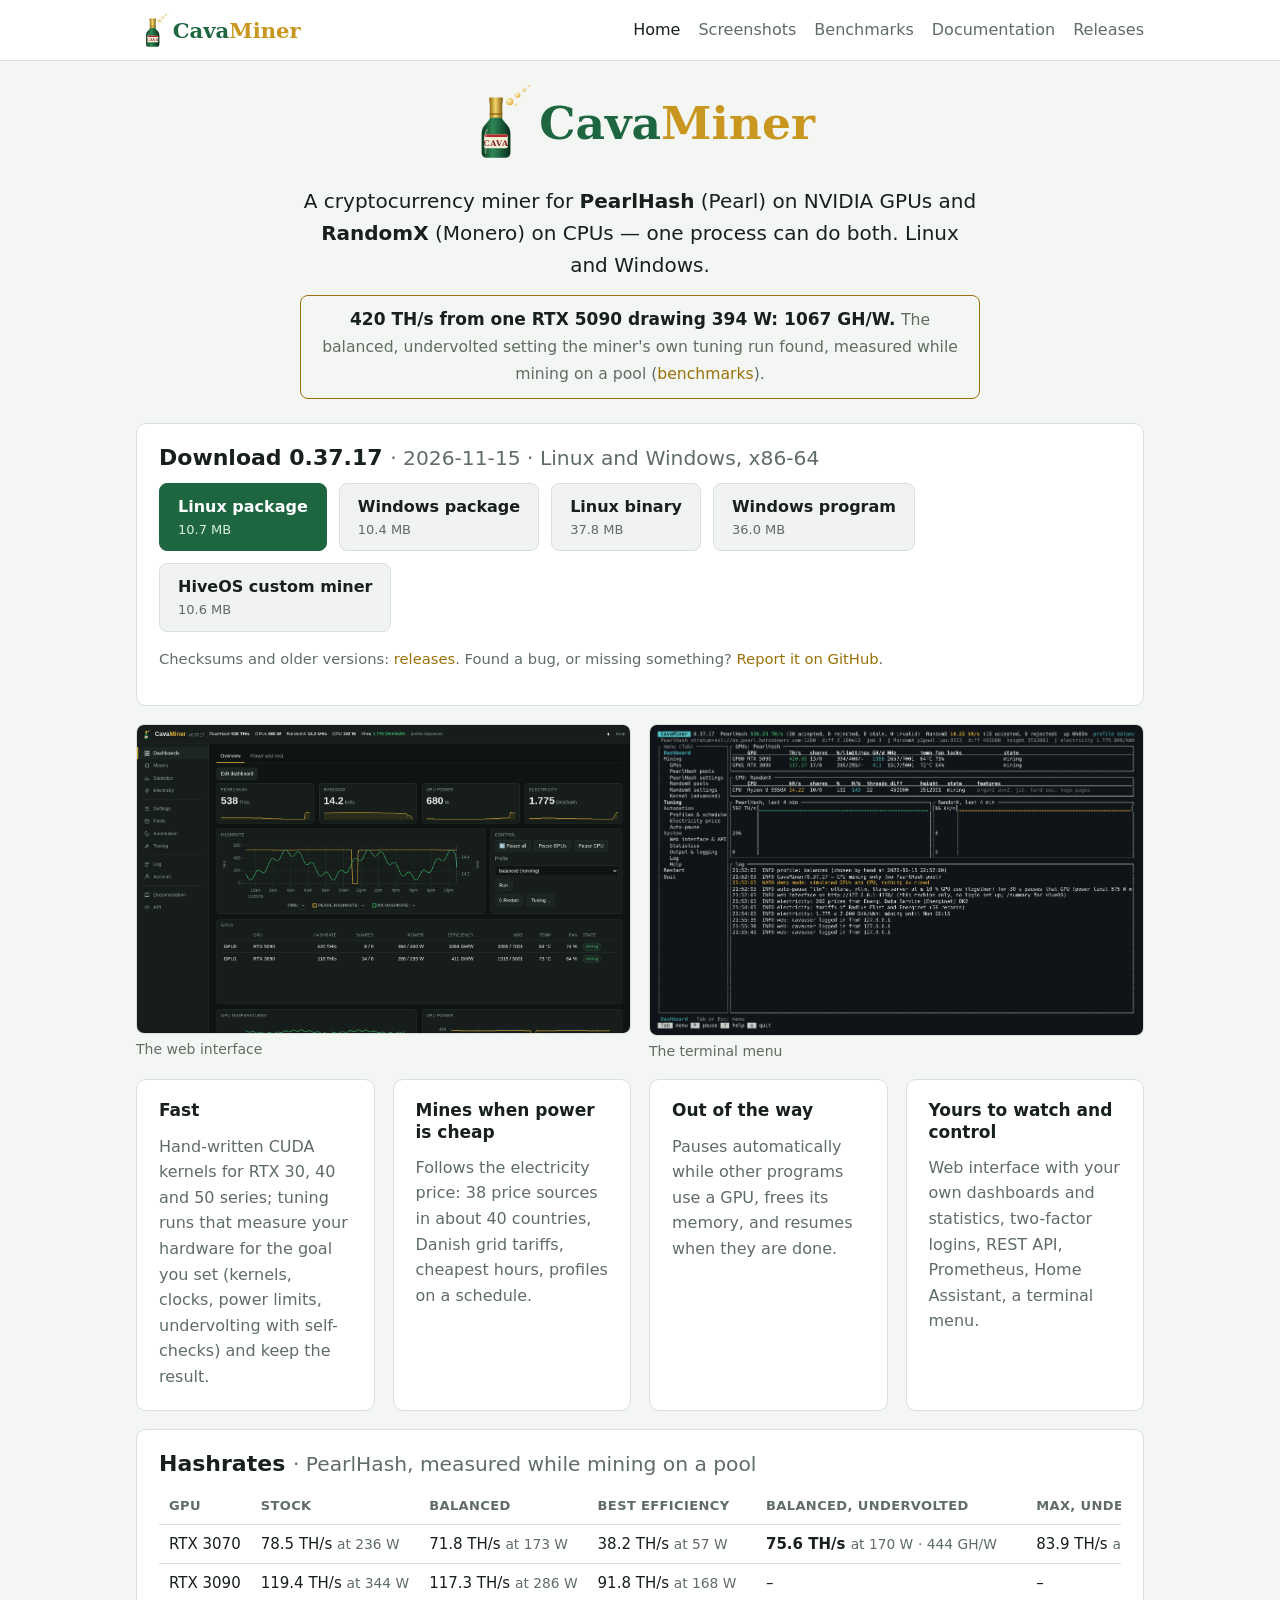
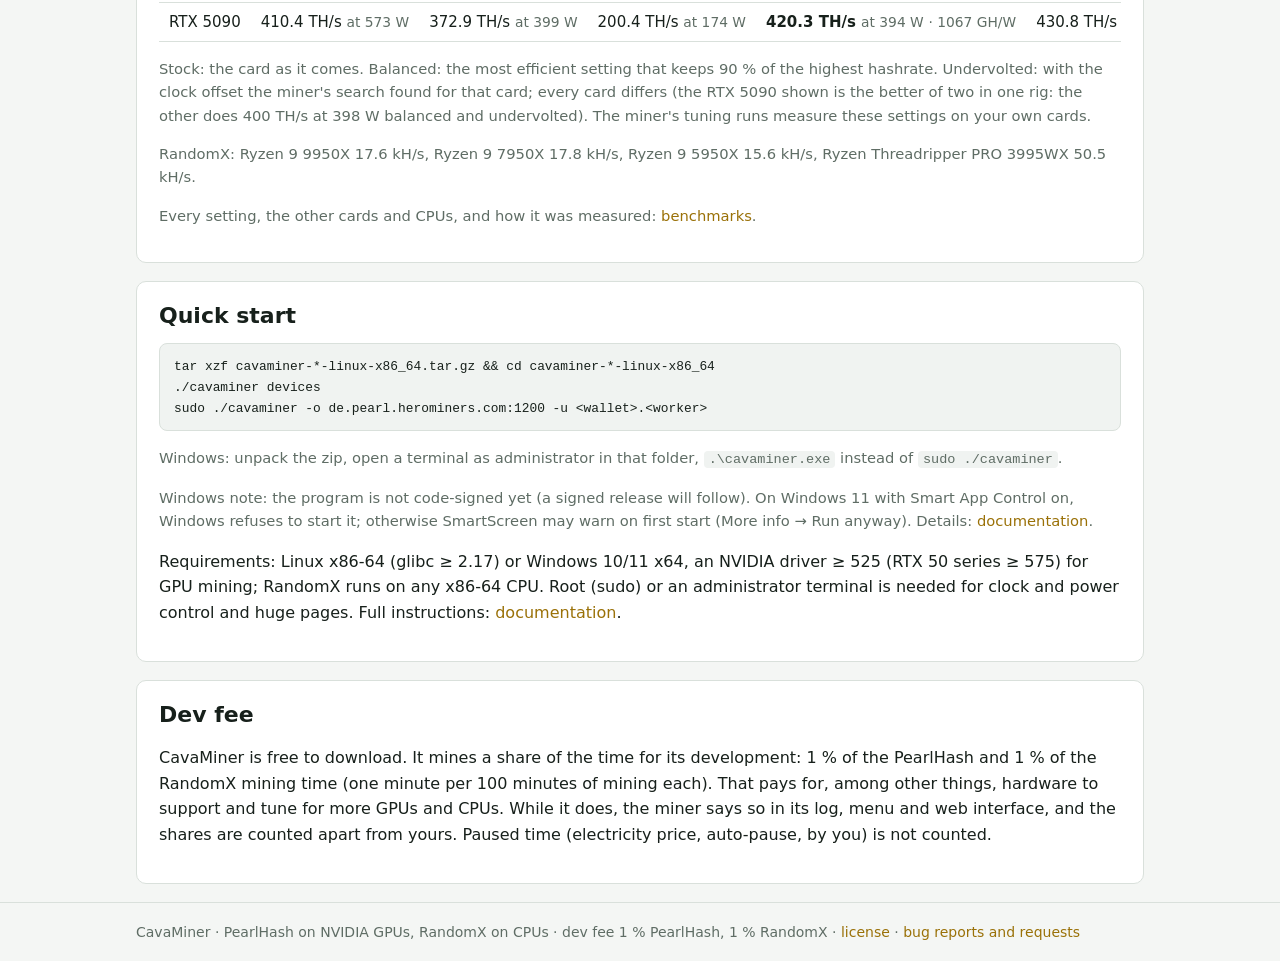
==== commit 08eeaa36: "Release 0.37.17 Co-Authored-By: Claude Opus 5.5 <noreply@anthropic.com>" ====
--- a/index.html
+++ b/index.html
@@ -17,8 +17,8 @@
 <p class="highlight"><b>420 TH/s from one RTX 5090 drawing 394 W: 1067 GH/W.</b> <span class="muted">The balanced, undervolted setting the miner's own tuning run found, measured while mining on a pool (<a href="benchmarks.html">benchmarks</a>).</span></p>
 </section>
 <section class="card" id="download">
-<h2>Download 0.37.9 <span class="muted">· 2026-11-15 · Linux and Windows, x86-64</span></h2>
-<div class="buttons"><a class="btn primary" href="https://github.com/cavalius/cavaminer/releases/download/v0.37.9/cavaminer-0.37.9-linux-x86_64.tar.gz">Linux package<span>10.7 MB</span></a><a class="btn" href="https://github.com/cavalius/cavaminer/releases/download/v0.37.9/cavaminer-0.37.9-windows-x86_64.zip">Windows package<span>10.4 MB</span></a><a class="btn" href="https://github.com/cavalius/cavaminer/releases/download/v0.37.9/cavaminer-0.37.9-linux-x86_64">Linux binary<span>37.8 MB</span></a><a class="btn" href="https://github.com/cavalius/cavaminer/releases/download/v0.37.9/cavaminer-0.37.9-windows-x86_64.exe">Windows program<span>36.0 MB</span></a><a class="btn" href="https://github.com/cavalius/cavaminer/releases/download/v0.37.9/cavaminer-0.37.9.tar.gz">HiveOS custom miner<span>10.6 MB</span></a></div>
+<h2>Download 0.37.17 <span class="muted">· 2026-11-15 · Linux and Windows, x86-64</span></h2>
+<div class="buttons"><a class="btn primary" href="https://github.com/cavalius/cavaminer/releases/download/v0.37.17/cavaminer-0.37.17-linux-x86_64.tar.gz">Linux package<span>10.7 MB</span></a><a class="btn" href="https://github.com/cavalius/cavaminer/releases/download/v0.37.17/cavaminer-0.37.17-windows-x86_64.zip">Windows package<span>10.4 MB</span></a><a class="btn" href="https://github.com/cavalius/cavaminer/releases/download/v0.37.17/cavaminer-0.37.17-linux-x86_64">Linux binary<span>37.8 MB</span></a><a class="btn" href="https://github.com/cavalius/cavaminer/releases/download/v0.37.17/cavaminer-0.37.17-windows-x86_64.exe">Windows program<span>36.0 MB</span></a><a class="btn" href="https://github.com/cavalius/cavaminer/releases/download/v0.37.17/cavaminer-0.37.17.tar.gz">HiveOS custom miner<span>10.6 MB</span></a></div>
 <p class="muted">Checksums and older versions: <a href="releases.html">releases</a>. Found a bug, or missing something? <a href="https://github.com/cavalius/cavaminer/issues">Report it on GitHub</a>.</p>
 </section>
 <section class="shots-home"><a href="screenshots.html#web-dashboard"><figure><img src="screenshots/web-dashboard.png" alt="The web interface" loading="lazy"><figcaption>The web interface</figcaption></figure></a><a href="screenshots.html#tui-dashboard"><figure><img src="screenshots/tui-dashboard.png" alt="The terminal menu" loading="lazy"><figcaption>The terminal menu</figcaption></figure></a></section>
